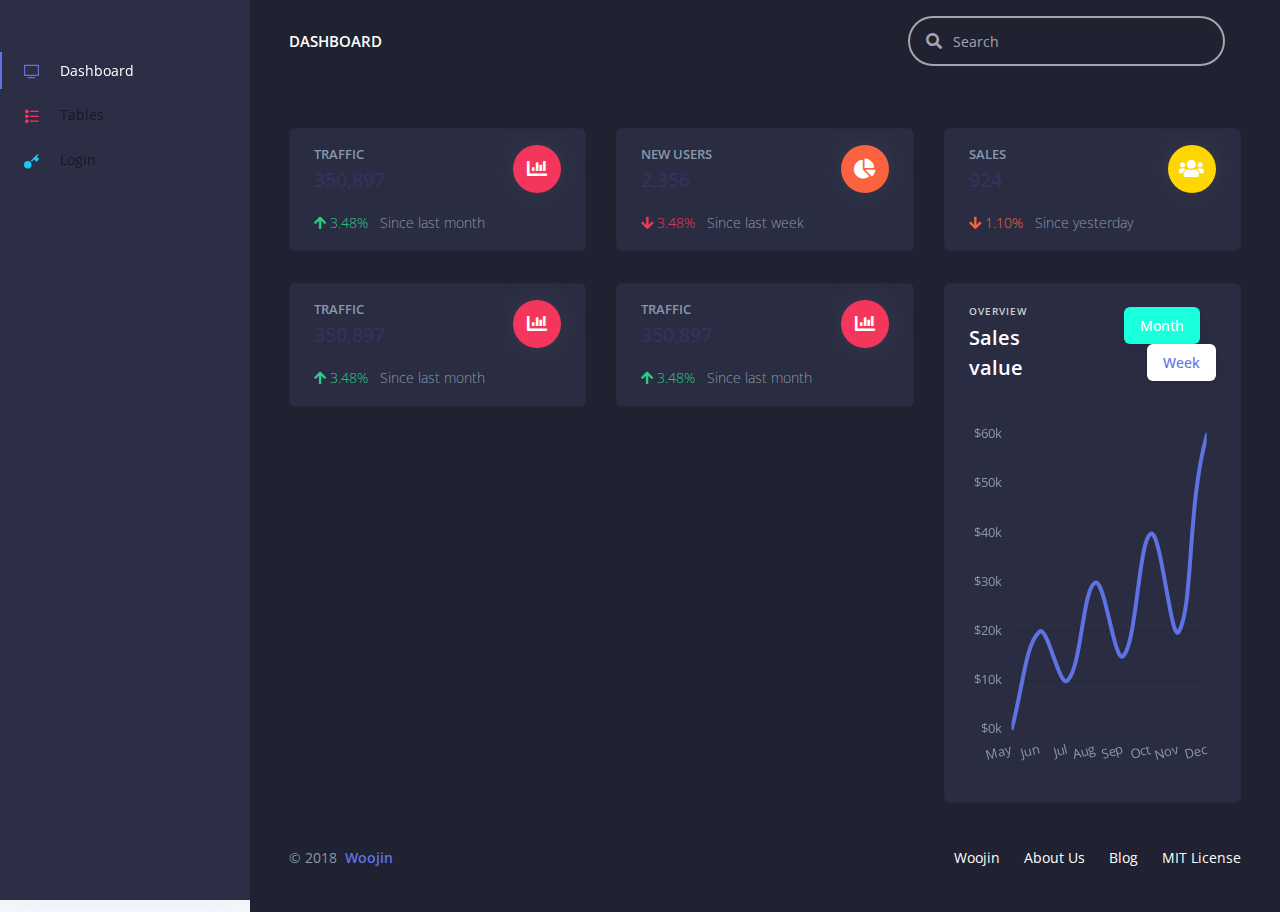
==== index.html @ 9e497ae6 "woojing init" ====
<!-- 

=========================================================
* Argon Dashboard - v1.1.0
=========================================================

* Product Page: https://www.creative-tim.com/product/argon-dashboard
* Copyright 2019 Creative Tim (https://www.creative-tim.com)
* Licensed under MIT (https://github.com/creativetimofficial/argon-dashboard/blob/master/LICENSE.md)

* Coded by Creative Tim

=========================================================

* The above copyright notice and this permission notice shall be included in all copies or substantial portions of the Software. -->
<!DOCTYPE html>
<html lang="en">

<head>
  <meta charset="utf-8" />
  <meta name="viewport" content="width=device-width, initial-scale=1, shrink-to-fit=no">
  <title>
    Argon Dashboard - Free Dashboard for Bootstrap 4 by Creative Tim
  </title>
  <!-- Favicon -->
  <!-- <link href="./assets/img/brand/favicon.png" rel="icon" type="image/png"> -->
  <!-- Fonts -->
  <link href="https://fonts.googleapis.com/css?family=Open+Sans:300,400,600,700" rel="stylesheet">
  <!-- Icons -->
  <link href="./assets/js/plugins/nucleo/css/nucleo.css" rel="stylesheet" />
  <link href="./assets/js/plugins/@fortawesome/fontawesome-free/css/all.min.css" rel="stylesheet" />
  <!-- CSS Files -->
  <link href="./assets/css/argon-dashboard.css?v=1.1.0" rel="stylesheet" />
</head>

<body class="">
  <nav class="navbar navbar-vertical fixed-left navbar-expand-md navbar-light bg-greyer" id="sidenav-main">
    <div class="container-fluid">
      <!-- Toggler -->
      <button class="navbar-toggler" type="button" data-toggle="collapse" data-target="#sidenav-collapse-main" aria-controls="sidenav-main" aria-expanded="false" aria-label="Toggle navigation">
        <span class="navbar-toggler-icon"></span>
      </button>
      <!-- Brand -->
      <!-- <a class="navbar-brand pt-0" href="./index.html">
        <img src="./assets/img/brand/blue.png" class="navbar-brand-img" alt="...">
      </a> -->
      <!-- User -->
     
      <!-- Collapse -->
      <div class="collapse navbar-collapse" id="sidenav-collapse-main">
        <!-- Collapse header -->
        <div class="navbar-collapse-header d-md-none">
          <div class="row">
            <div class="col-6 collapse-brand">
              <!-- <a href="./index.html">
                <img src="./assets/img/brand/blue.png">
              </a> -->
            </div>
            <div class="col-6 collapse-close">
              <button type="button" class="navbar-toggler" data-toggle="collapse" data-target="#sidenav-collapse-main" aria-controls="sidenav-main" aria-expanded="false" aria-label="Toggle sidenav">
                <span></span>
                <span></span>
              </button>
            </div>
          </div>
        </div>
        <!-- Form -->
        <form class="mt-4 mb-3 d-md-none">
          <div class="input-group input-group-rounded input-group-merge">
            <input type="search" class="form-control form-control-rounded form-control-prepended" placeholder="Search" aria-label="Search">
            <div class="input-group-prepend">
              <div class="input-group-text">
                <span class="fa fa-search"></span>
              </div>
            </div>
          </div>
        </form>
        <!-- Navigation -->
        <ul class="navbar-nav">
          <li class="nav-item  class=" active" ">
          <a class=" nav-link active " href=" ./index.html"> <i class="ni ni-tv-2 text-primary"></i> Dashboard
            </a>
          </li> 
          <li class="nav-item">
            <a class="nav-link " >
              <i class="ni ni-bullet-list-67 text-red"></i> Tables
            </a>
          </li>
          <li class="nav-item">
            <a class="nav-link" href="./examples/login.html">
              <i class="ni ni-key-25 text-info"></i> Login
            </a>
          </li>
        </ul>
      </div>
    </div>
  </nav>
  <div class="main-content">
    <!-- Navbar -->
    <nav class="navbar navbar-top navbar-expand-md navbar-dark" id="navbar-main">
      <div class="container-fluid">
        <!-- Brand -->
        <a class="h4 mb-0 text-white text-uppercase d-none d-lg-inline-block" href="./index.html">Dashboard</a>
        <!-- Form -->
        <form class="navbar-search navbar-search-dark form-inline mr-3 d-none d-md-flex ml-lg-auto">
          <div class="form-group mb-0">
            <div class="input-group input-group-alternative">
              <div class="input-group-prepend">
                <span class="input-group-text"><i class="fas fa-search"></i></span>
              </div>
              <input class="form-control" placeholder="Search" type="text">
            </div>
          </div>
        </form>
        <!-- User -->
      </div>
    </nav>
    <!-- End Navbar -->
    <!-- Header -->
    <div class="header bg-gradient-greyer pb-8 pt-5 pt-md-8">
      <div class="container-fluid">
        <div class="header-body">
          <!-- Card stats -->
          <div class="row">
            <div class="col-xl-4">
              <div class="card card-stats mb-4 mb-xl-0">
                <div class="card-body">
                  <div class="row">
                    <div class="col">
                      <h5 class="card-title text-uppercase text-muted mb-0">Traffic</h5>
                      <span class="h2 font-weight-bold mb-0">350,897</span>
                    </div>
                    <div class="col-auto">
                      <div class="icon icon-shape bg-danger text-white rounded-circle shadow">
                        <i class="fas fa-chart-bar"></i>
                      </div>
                    </div>
                  </div>
                  <p class="mt-3 mb-0 text-muted text-sm">
                    <span class="text-success mr-2"><i class="fa fa-arrow-up"></i> 3.48%</span>
                    <span class="text-nowrap">Since last month</span>
                  </p>
                </div>
              </div>
            </div>
            <div class="col-xl-4">
              <div class="card card-stats mb-4 mb-xl-0">
                <div class="card-body">
                  <div class="row">
                    <div class="col">
                      <h5 class="card-title text-uppercase text-muted mb-0">New users</h5>
                      <span class="h2 font-weight-bold mb-0">2,356</span>
                    </div>
                    <div class="col-auto">
                      <div class="icon icon-shape bg-warning text-white rounded-circle shadow">
                        <i class="fas fa-chart-pie"></i>
                      </div>
                    </div>
                  </div>
                  <p class="mt-3 mb-0 text-muted text-sm">
                    <span class="text-danger mr-2"><i class="fas fa-arrow-down"></i> 3.48%</span>
                    <span class="text-nowrap">Since last week</span>
                  </p>
                </div>
              </div>
            </div>
            <div class="col-xl-4">
              <div class="card card-stats mb-4 mb-xl-0">
                <div class="card-body">
                  <div class="row">
                    <div class="col">
                      <h5 class="card-title text-uppercase text-muted mb-0">Sales</h5>
                      <span class="h2 font-weight-bold mb-0">924</span>
                    </div>
                    <div class="col-auto">
                      <div class="icon icon-shape bg-yellow text-white rounded-circle shadow">
                        <i class="fas fa-users"></i>
                      </div>
                    </div>
                  </div>
                  <p class="mt-3 mb-0 text-muted text-sm">
                    <span class="text-warning mr-2"><i class="fas fa-arrow-down"></i> 1.10%</span>
                    <span class="text-nowrap">Since yesterday</span>
                  </p>
                </div>
              </div>
            </div>
          </div>
        </div>
      </div>
    </div>
    <div class="container-fluid mt--7 bg-gradient-greyer">
      <div class="row">
        <div class="col-xl-4">
          <div class="card card-stats mb-4 mb-xl-0">
            <div class="card-body">
              <div class="row">
                <div class="col">
                  <h5 class="card-title text-uppercase text-muted mb-0">Traffic</h5>
                  <span class="h2 font-weight-bold mb-0">350,897</span>
                </div>
                <div class="col-auto">
                  <div class="icon icon-shape bg-danger text-white rounded-circle shadow">
                    <i class="fas fa-chart-bar"></i>
                  </div>
                </div>
              </div>
              <p class="mt-3 mb-0 text-muted text-sm">
                <span class="text-success mr-2"><i class="fa fa-arrow-up"></i> 3.48%</span>
                <span class="text-nowrap">Since last month</span>
              </p>
            </div>
          </div>
        </div>
        <div class="col-xl-4">
          <div class="card card-stats mb-4 mb-xl-0">
            <div class="card-body">
              <div class="row">
                <div class="col">
                  <h5 class="card-title text-uppercase text-muted mb-0">Traffic</h5>
                  <span class="h2 font-weight-bold mb-0">350,897</span>
                </div>
                <div class="col-auto">
                  <div class="icon icon-shape bg-danger text-white rounded-circle shadow">
                    <i class="fas fa-chart-bar"></i>
                  </div>
                </div>
              </div>
              <p class="mt-3 mb-0 text-muted text-sm">
                <span class="text-success mr-2"><i class="fa fa-arrow-up"></i> 3.48%</span>
                <span class="text-nowrap">Since last month</span>
              </p>
            </div>
          </div>
        </div>
        <div class="col-xl-4"> <!--col-xl-3 col-lg-6-->
          <div class="card ">
            <div class="card-header bg-transparent">
              <div class="row align-items-center">
                <div class="col">
                  <h6 class="text-uppercase text-light ls-1 mb-1">Overview</h6>
                  <h2 class="text-white mb-0">Sales value</h2>
                </div>
                <div class="col">
                  <ul class="nav nav-pills justify-content-end">
                    <li class="nav-item mr-2 mr-md-0" data-toggle="chart" data-target="#chart-sales" data-update='{"data":{"datasets":[{"data":[0, 20, 10, 30, 15, 40, 20, 60, 60]}]}}' data-prefix="$" data-suffix="k">
                      <a href="#" class="nav-link py-2 px-3 active" data-toggle="tab">
                        <span class="d-none d-md-block">Month</span>
                        <span class="d-md-none">M</span>
                      </a>
                    </li>
                    <li class="nav-item" data-toggle="chart" data-target="#chart-sales" data-update='{"data":{"datasets":[{"data":[0, 20, 5, 25, 10, 30, 15, 40, 40]}]}}' data-prefix="$" data-suffix="k">
                      <a href="#" class="nav-link py-2 px-3" data-toggle="tab">
                        <span class="d-none d-md-block">Week</span>
                        <span class="d-md-none">W</span>
                      </a>
                    </li>
                  </ul>
                </div>
              </div>
            </div>
            <div class="card-body">
              <!-- Chart -->
              <div class="chart">
                <!-- Chart wrapper -->
                <canvas id="chart-sales" class="chart-canvas"></canvas>
              </div>
            </div>
          </div>
        </div>
      </div> <!--row  ends-->
   
      <!-- Footer -->
      <footer class="footer bg-gradient-greyer">
        <div class="row align-items-center justify-content-xl-between">
          <div class="col-xl-6">
            <div class="copyright text-center text-xl-left text-muted">
              &copy; 2018 <a href="#" class="font-weight-bold ml-1" target="_blank">Woojin</a>
            </div>
          </div>
          <div class="col-xl-6">
            <ul class="nav nav-footer justify-content-center justify-content-xl-end">
              <li class="nav-item">
                <a href="#" class="nav-link" target="_blank">Woojin</a>
              </li>
              <li class="nav-item">
                <a href="#" class="nav-link" target="_blank">About Us</a>
              </li>
              <li class="nav-item">
                <a href="#" class="nav-link" target="_blank">Blog</a>
              </li>
              <li class="nav-item">
                <a href="#" class="nav-link" target="_blank">MIT License</a>
              </li>
            </ul>
          </div>
        </div>
      </footer>
    </div>
  </div>
  <!--   Core   -->
  <script src="./assets/js/plugins/jquery/dist/jquery.min.js"></script>
  <script src="./assets/js/plugins/bootstrap/dist/js/bootstrap.bundle.min.js"></script>
  <!--   Optional JS   -->
  <script src="./assets/js/plugins/chart.js/dist/Chart.min.js"></script>
  <script src="./assets/js/plugins/chart.js/dist/Chart.extension.js"></script>
  <!--   Argon JS   -->
  <script src="./assets/js/argon-dashboard.min.js?v=1.1.0"></script>
  <script src="https://cdn.trackjs.com/agent/v3/latest/t.js"></script>
  <script>
    window.TrackJS &&
      TrackJS.install({
        token: "ee6fab19c5a04ac1a32a645abde4613a",
        application: "argon-dashboard-free"
      });
  </script>
</body>

</html>
---- assets/js/plugins/nucleo/css/nucleo.css ----
/*--------------------------------

hermes-dashboard-icons Web Font - built using nucleoapp.com
License - nucleoapp.com/license/

-------------------------------- */
@font-face {
  font-family: 'NucleoIcons';
  src: url('../fonts/nucleo-icons.eot');
  src: url('../fonts/nucleo-icons.eot') format('embedded-opentype'), url('../fonts/nucleo-icons.woff2') format('woff2'), url('../fonts/nucleo-icons.woff') format('woff'), url('../fonts/nucleo-icons.ttf') format('truetype'), url('../fonts/nucleo-icons.svg') format('svg');
  font-weight: normal;
  font-style: normal;
}

/*------------------------
    base class definition
-------------------------*/
.ni {
  display: inline-block;
  font: normal normal normal 14px/1 NucleoIcons;
  font-size: inherit;
  text-rendering: auto;
  -webkit-font-smoothing: antialiased;
  -moz-osx-font-smoothing: grayscale;
}

/*------------------------
  change icon size
-------------------------*/
.ni-lg {
  font-size: 1.33333333em;
  line-height: 0.75em;
  vertical-align: -15%;
}

.ni-2x {
  font-size: 2em;
}

.ni-3x {
  font-size: 3em;
}

.ni-4x {
  font-size: 4em;
}

.ni-5x {
  font-size: 5em;
}

/*----------------------------------
  add a square/circle background
-----------------------------------*/
.ni.square,
.ni.circle {
  padding: 0.33333333em;
  vertical-align: -16%;
  background-color: #eee;
}

.ni.circle {
  border-radius: 50%;
}

/*------------------------
  list icons
-------------------------*/
.ni-ul {
  padding-left: 0;
  margin-left: 2.14285714em;
  list-style-type: none;
}

.ni-ul>li {
  position: relative;
}

.ni-ul>li>.ni {
  position: absolute;
  left: -1.57142857em;
  top: 0.14285714em;
  text-align: center;
}

.ni-ul>li>.ni.lg {
  top: 0;
  left: -1.35714286em;
}

.ni-ul>li>.ni.circle,
.ni-ul>li>.ni.square {
  top: -0.19047619em;
  left: -1.9047619em;
}

/*------------------------
  spinning icons
-------------------------*/
.ni.spin {
  -webkit-animation: nc-spin 2s infinite linear;
  -moz-animation: nc-spin 2s infinite linear;
  animation: nc-spin 2s infinite linear;
}

@-webkit-keyframes nc-spin {
  0% {
    -webkit-transform: rotate(0deg);
  }

  100% {
    -webkit-transform: rotate(360deg);
  }
}

@-moz-keyframes nc-spin {
  0% {
    -moz-transform: rotate(0deg);
  }

  100% {
    -moz-transform: rotate(360deg);
  }
}

@keyframes nc-spin {
  0% {
    -webkit-transform: rotate(0deg);
    -moz-transform: rotate(0deg);
    -ms-transform: rotate(0deg);
    -o-transform: rotate(0deg);
    transform: rotate(0deg);
  }

  100% {
    -webkit-transform: rotate(360deg);
    -moz-transform: rotate(360deg);
    -ms-transform: rotate(360deg);
    -o-transform: rotate(360deg);
    transform: rotate(360deg);
  }
}

/*------------------------
  rotated/flipped icons
-------------------------*/
.ni.rotate-90 {
  filter: progid:DXImageTransform.Microsoft.BasicImage(rotation=1);
  -webkit-transform: rotate(90deg);
  -moz-transform: rotate(90deg);
  -ms-transform: rotate(90deg);
  -o-transform: rotate(90deg);
  transform: rotate(90deg);
}

.ni.rotate-180 {
  filter: progid:DXImageTransform.Microsoft.BasicImage(rotation=2);
  -webkit-transform: rotate(180deg);
  -moz-transform: rotate(180deg);
  -ms-transform: rotate(180deg);
  -o-transform: rotate(180deg);
  transform: rotate(180deg);
}

.ni.rotate-270 {
  filter: progid:DXImageTransform.Microsoft.BasicImage(rotation=3);
  -webkit-transform: rotate(270deg);
  -moz-transform: rotate(270deg);
  -ms-transform: rotate(270deg);
  -o-transform: rotate(270deg);
  transform: rotate(270deg);
}

.ni.flip-y {
  filter: progid:DXImageTransform.Microsoft.BasicImage(rotation=0);
  -webkit-transform: scale(-1, 1);
  -moz-transform: scale(-1, 1);
  -ms-transform: scale(-1, 1);
  -o-transform: scale(-1, 1);
  transform: scale(-1, 1);
}

.ni.flip-x {
  filter: progid:DXImageTransform.Microsoft.BasicImage(rotation=2);
  -webkit-transform: scale(1, -1);
  -moz-transform: scale(1, -1);
  -ms-transform: scale(1, -1);
  -o-transform: scale(1, -1);
  transform: scale(1, -1);
}

/*------------------------
    font icons
-------------------------*/

.ni-active-40::before {
  content: "\ea02";
}

.ni-air-baloon::before {
  content: "\ea03";
}

.ni-album-2::before {
  content: "\ea04";
}

.ni-align-center::before {
  content: "\ea05";
}

.ni-align-left-2::before {
  content: "\ea06";
}

.ni-ambulance::before {
  content: "\ea07";
}

.ni-app::before {
  content: "\ea08";
}

.ni-archive-2::before {
  content: "\ea09";
}

.ni-atom::before {
  content: "\ea0a";
}

.ni-badge::before {
  content: "\ea0b";
}

.ni-bag-17::before {
  content: "\ea0c";
}

.ni-basket::before {
  content: "\ea0d";
}

.ni-bell-55::before {
  content: "\ea0e";
}

.ni-bold-down::before {
  content: "\ea0f";
}

.ni-bold-left::before {
  content: "\ea10";
}

.ni-bold-right::before {
  content: "\ea11";
}

.ni-bold-up::before {
  content: "\ea12";
}

.ni-bold::before {
  content: "\ea13";
}

.ni-book-bookmark::before {
  content: "\ea14";
}

.ni-books::before {
  content: "\ea15";
}

.ni-box-2::before {
  content: "\ea16";
}

.ni-briefcase-24::before {
  content: "\ea17";
}

.ni-building::before {
  content: "\ea18";
}

.ni-bulb-61::before {
  content: "\ea19";
}

.ni-bullet-list-67::before {
  content: "\ea1a";
}

.ni-bus-front-12::before {
  content: "\ea1b";
}

.ni-button-pause::before {
  content: "\ea1c";
}

.ni-button-play::before {
  content: "\ea1d";
}

.ni-button-power::before {
  content: "\ea1e";
}

.ni-calendar-grid-58::before {
  content: "\ea1f";
}

.ni-camera-compact::before {
  content: "\ea20";
}

.ni-caps-small::before {
  content: "\ea21";
}

.ni-cart::before {
  content: "\ea22";
}

.ni-chart-bar-32::before {
  content: "\ea23";
}

.ni-chart-pie-35::before {
  content: "\ea24";
}

.ni-chat-round::before {
  content: "\ea25";
}

.ni-check-bold::before {
  content: "\ea26";
}

.ni-circle-08::before {
  content: "\ea27";
}

.ni-cloud-download-95::before {
  content: "\ea28";
}

.ni-cloud-upload-96::before {
  content: "\ea29";
}

.ni-compass-04::before {
  content: "\ea2a";
}

.ni-controller::before {
  content: "\ea2b";
}

.ni-credit-card::before {
  content: "\ea2c";
}

.ni-curved-next::before {
  content: "\ea2d";
}

.ni-delivery-fast::before {
  content: "\ea2e";
}

.ni-diamond::before {
  content: "\ea2f";
}

.ni-email-83::before {
  content: "\ea30";
}

.ni-fat-add::before {
  content: "\ea31";
}

.ni-fat-delete::before {
  content: "\ea32";
}

.ni-fat-remove::before {
  content: "\ea33";
}

.ni-favourite-28::before {
  content: "\ea34";
}

.ni-folder-17::before {
  content: "\ea35";
}

.ni-glasses-2::before {
  content: "\ea36";
}

.ni-hat-3::before {
  content: "\ea37";
}

.ni-headphones::before {
  content: "\ea38";
}

.ni-html5::before {
  content: "\ea39";
}

.ni-istanbul::before {
  content: "\ea3a";
}

.ni-key-25::before {
  content: "\ea3b";
}

.ni-laptop::before {
  content: "\ea3c";
}

.ni-like-2::before {
  content: "\ea3d";
}

.ni-lock-circle-open::before {
  content: "\ea3e";
}

.ni-map-big::before {
  content: "\ea3f";
}

.ni-mobile-button::before {
  content: "\ea40";
}

.ni-money-coins::before {
  content: "\ea41";
}

.ni-note-03::before {
  content: "\ea42";
}

.ni-notification-70::before {
  content: "\ea43";
}

.ni-palette::before {
  content: "\ea44";
}

.ni-paper-diploma::before {
  content: "\ea45";
}

.ni-pin-3::before {
  content: "\ea46";
}

.ni-planet::before {
  content: "\ea47";
}

.ni-ruler-pencil::before {
  content: "\ea48";
}

.ni-satisfied::before {
  content: "\ea49";
}

.ni-scissors::before {
  content: "\ea4a";
}

.ni-send::before {
  content: "\ea4b";
}

.ni-settings-gear-65::before {
  content: "\ea4c";
}

.ni-settings::before {
  content: "\ea4d";
}

.ni-single-02::before {
  content: "\ea4e";
}

.ni-single-copy-04::before {
  content: "\ea4f";
}

.ni-sound-wave::before {
  content: "\ea50";
}

.ni-spaceship::before {
  content: "\ea51";
}

.ni-square-pin::before {
  content: "\ea52";
}

.ni-support-16::before {
  content: "\ea53";
}

.ni-tablet-button::before {
  content: "\ea54";
}

.ni-tag::before {
  content: "\ea55";
}

.ni-tie-bow::before {
  content: "\ea56";
}

.ni-time-alarm::before {
  content: "\ea57";
}

.ni-trophy::before {
  content: "\ea58";
}

.ni-tv-2::before {
  content: "\ea59";
}

.ni-umbrella-13::before {
  content: "\ea5a";
}

.ni-user-run::before {
  content: "\ea5b";
}

.ni-vector::before {
  content: "\ea5c";
}

.ni-watch-time::before {
  content: "\ea5d";
}

.ni-world::before {
  content: "\ea5e";
}

.ni-zoom-split-in::before {
  content: "\ea5f";
}

.ni-collection::before {
  content: "\ea60";
}

.ni-image::before {
  content: "\ea61";
}

.ni-shop::before {
  content: "\ea62";
}

.ni-ungroup::before {
  content: "\ea63";
}

.ni-world-2::before {
  content: "\ea64";
}

.ni-ui-04::before {
  content: "\ea65";
}


/* all icon font classes list here */
---- assets/js/plugins/@fortawesome/fontawesome-free/css/all.min.css ----
/*!
 * Font Awesome Free 5.3.1 by @fontawesome - https://fontawesome.com
 * License - https://fontawesome.com/license/free (Icons: CC BY 4.0, Fonts: SIL OFL 1.1, Code: MIT License)
 */
.fa,.fab,.fal,.far,.fas{-moz-osx-font-smoothing:grayscale;-webkit-font-smoothing:antialiased;display:inline-block;font-style:normal;font-variant:normal;text-rendering:auto;line-height:1}.fa-lg{font-size:1.33333em;line-height:.75em;vertical-align:-.0667em}.fa-xs{font-size:.75em}.fa-sm{font-size:.875em}.fa-1x{font-size:1em}.fa-2x{font-size:2em}.fa-3x{font-size:3em}.fa-4x{font-size:4em}.fa-5x{font-size:5em}.fa-6x{font-size:6em}.fa-7x{font-size:7em}.fa-8x{font-size:8em}.fa-9x{font-size:9em}.fa-10x{font-size:10em}.fa-fw{text-align:center;width:1.25em}.fa-ul{list-style-type:none;margin-left:2.5em;padding-left:0}.fa-ul>li{position:relative}.fa-li{left:-2em;position:absolute;text-align:center;width:2em;line-height:inherit}.fa-border{border:.08em solid #eee;border-radius:.1em;padding:.2em .25em .15em}.fa-pull-left{float:left}.fa-pull-right{float:right}.fa.fa-pull-left,.fab.fa-pull-left,.fal.fa-pull-left,.far.fa-pull-left,.fas.fa-pull-left{margin-right:.3em}.fa.fa-pull-right,.fab.fa-pull-right,.fal.fa-pull-right,.far.fa-pull-right,.fas.fa-pull-right{margin-left:.3em}.fa-spin{animation:fa-spin 2s infinite linear}.fa-pulse{animation:fa-spin 1s infinite steps(8)}@keyframes fa-spin{0%{transform:rotate(0deg)}to{transform:rotate(1turn)}}.fa-rotate-90{-ms-filter:"progid:DXImageTransform.Microsoft.BasicImage(rotation=1)";transform:rotate(90deg)}.fa-rotate-180{-ms-filter:"progid:DXImageTransform.Microsoft.BasicImage(rotation=2)";transform:rotate(180deg)}.fa-rotate-270{-ms-filter:"progid:DXImageTransform.Microsoft.BasicImage(rotation=3)";transform:rotate(270deg)}.fa-flip-horizontal{-ms-filter:"progid:DXImageTransform.Microsoft.BasicImage(rotation=0, mirror=1)";transform:scaleX(-1)}.fa-flip-vertical{transform:scaleY(-1)}.fa-flip-horizontal.fa-flip-vertical,.fa-flip-vertical{-ms-filter:"progid:DXImageTransform.Microsoft.BasicImage(rotation=2, mirror=1)"}.fa-flip-horizontal.fa-flip-vertical{transform:scale(-1)}:root .fa-flip-horizontal,:root .fa-flip-vertical,:root .fa-rotate-90,:root .fa-rotate-180,:root .fa-rotate-270{-webkit-filter:none;filter:none}.fa-stack{display:inline-block;height:2em;line-height:2em;position:relative;vertical-align:middle;width:2em}.fa-stack-1x,.fa-stack-2x{left:0;position:absolute;text-align:center;width:100%}.fa-stack-1x{line-height:inherit}.fa-stack-2x{font-size:2em}.fa-inverse{color:#fff}.fa-500px:before{content:"\f26e"}.fa-accessible-icon:before{content:"\f368"}.fa-accusoft:before{content:"\f369"}.fa-ad:before{content:"\f641"}.fa-address-book:before{content:"\f2b9"}.fa-address-card:before{content:"\f2bb"}.fa-adjust:before{content:"\f042"}.fa-adn:before{content:"\f170"}.fa-adversal:before{content:"\f36a"}.fa-affiliatetheme:before{content:"\f36b"}.fa-air-freshener:before{content:"\f5d0"}.fa-algolia:before{content:"\f36c"}.fa-align-center:before{content:"\f037"}.fa-align-justify:before{content:"\f039"}.fa-align-left:before{content:"\f036"}.fa-align-right:before{content:"\f038"}.fa-alipay:before{content:"\f642"}.fa-allergies:before{content:"\f461"}.fa-amazon:before{content:"\f270"}.fa-amazon-pay:before{content:"\f42c"}.fa-ambulance:before{content:"\f0f9"}.fa-american-sign-language-interpreting:before{content:"\f2a3"}.fa-amilia:before{content:"\f36d"}.fa-anchor:before{content:"\f13d"}.fa-android:before{content:"\f17b"}.fa-angellist:before{content:"\f209"}.fa-angle-double-down:before{content:"\f103"}.fa-angle-double-left:before{content:"\f100"}.fa-angle-double-right:before{content:"\f101"}.fa-angle-double-up:before{content:"\f102"}.fa-angle-down:before{content:"\f107"}.fa-angle-left:before{content:"\f104"}.fa-angle-right:before{content:"\f105"}.fa-angle-up:before{content:"\f106"}.fa-angry:before{content:"\f556"}.fa-angrycreative:before{content:"\f36e"}.fa-angular:before{content:"\f420"}.fa-ankh:before{content:"\f644"}.fa-app-store:before{content:"\f36f"}.fa-app-store-ios:before{content:"\f370"}.fa-apper:before{content:"\f371"}.fa-apple:before{content:"\f179"}.fa-apple-alt:before{content:"\f5d1"}.fa-apple-pay:before{content:"\f415"}.fa-archive:before{content:"\f187"}.fa-archway:before{content:"\f557"}.fa-arrow-alt-circle-down:before{content:"\f358"}.fa-arrow-alt-circle-left:before{content:"\f359"}.fa-arrow-alt-circle-right:before{content:"\f35a"}.fa-arrow-alt-circle-up:before{content:"\f35b"}.fa-arrow-circle-down:before{content:"\f0ab"}.fa-arrow-circle-left:before{content:"\f0a8"}.fa-arrow-circle-right:before{content:"\f0a9"}.fa-arrow-circle-up:before{content:"\f0aa"}.fa-arrow-down:before{content:"\f063"}.fa-arrow-left:before{content:"\f060"}.fa-arrow-right:before{content:"\f061"}.fa-arrow-up:before{content:"\f062"}.fa-arrows-alt:before{content:"\f0b2"}.fa-arrows-alt-h:before{content:"\f337"}.fa-arrows-alt-v:before{content:"\f338"}.fa-assistive-listening-systems:before{content:"\f2a2"}.fa-asterisk:before{content:"\f069"}.fa-asymmetrik:before{content:"\f372"}.fa-at:before{content:"\f1fa"}.fa-atlas:before{content:"\f558"}.fa-atom:before{content:"\f5d2"}.fa-audible:before{content:"\f373"}.fa-audio-description:before{content:"\f29e"}.fa-autoprefixer:before{content:"\f41c"}.fa-avianex:before{content:"\f374"}.fa-aviato:before{content:"\f421"}.fa-award:before{content:"\f559"}.fa-aws:before{content:"\f375"}.fa-backspace:before{content:"\f55a"}.fa-backward:before{content:"\f04a"}.fa-balance-scale:before{content:"\f24e"}.fa-ban:before{content:"\f05e"}.fa-band-aid:before{content:"\f462"}.fa-bandcamp:before{content:"\f2d5"}.fa-barcode:before{content:"\f02a"}.fa-bars:before{content:"\f0c9"}.fa-baseball-ball:before{content:"\f433"}.fa-basketball-ball:before{content:"\f434"}.fa-bath:before{content:"\f2cd"}.fa-battery-empty:before{content:"\f244"}.fa-battery-full:before{content:"\f240"}.fa-battery-half:before{content:"\f242"}.fa-battery-quarter:before{content:"\f243"}.fa-battery-three-quarters:before{content:"\f241"}.fa-bed:before{content:"\f236"}.fa-beer:before{content:"\f0fc"}.fa-behance:before{content:"\f1b4"}.fa-behance-square:before{content:"\f1b5"}.fa-bell:before{content:"\f0f3"}.fa-bell-slash:before{content:"\f1f6"}.fa-bezier-curve:before{content:"\f55b"}.fa-bible:before{content:"\f647"}.fa-bicycle:before{content:"\f206"}.fa-bimobject:before{content:"\f378"}.fa-binoculars:before{content:"\f1e5"}.fa-birthday-cake:before{content:"\f1fd"}.fa-bitbucket:before{content:"\f171"}.fa-bitcoin:before{content:"\f379"}.fa-bity:before{content:"\f37a"}.fa-black-tie:before{content:"\f27e"}.fa-blackberry:before{content:"\f37b"}.fa-blender:before{content:"\f517"}.fa-blind:before{content:"\f29d"}.fa-blogger:before{content:"\f37c"}.fa-blogger-b:before{content:"\f37d"}.fa-bluetooth:before{content:"\f293"}.fa-bluetooth-b:before{content:"\f294"}.fa-bold:before{content:"\f032"}.fa-bolt:before{content:"\f0e7"}.fa-bomb:before{content:"\f1e2"}.fa-bone:before{content:"\f5d7"}.fa-bong:before{content:"\f55c"}.fa-book:before{content:"\f02d"}.fa-book-open:before{content:"\f518"}.fa-book-reader:before{content:"\f5da"}.fa-bookmark:before{content:"\f02e"}.fa-bowling-ball:before{content:"\f436"}.fa-box:before{content:"\f466"}.fa-box-open:before{content:"\f49e"}.fa-boxes:before{content:"\f468"}.fa-braille:before{content:"\f2a1"}.fa-brain:before{content:"\f5dc"}.fa-briefcase:before{content:"\f0b1"}.fa-briefcase-medical:before{content:"\f469"}.fa-broadcast-tower:before{content:"\f519"}.fa-broom:before{content:"\f51a"}.fa-brush:before{content:"\f55d"}.fa-btc:before{content:"\f15a"}.fa-bug:before{content:"\f188"}.fa-building:before{content:"\f1ad"}.fa-bullhorn:before{content:"\f0a1"}.fa-bullseye:before{content:"\f140"}.fa-burn:before{content:"\f46a"}.fa-buromobelexperte:before{content:"\f37f"}.fa-bus:before{content:"\f207"}.fa-bus-alt:before{content:"\f55e"}.fa-business-time:before{content:"\f64a"}.fa-buysellads:before{content:"\f20d"}.fa-calculator:before{content:"\f1ec"}.fa-calendar:before{content:"\f133"}.fa-calendar-alt:before{content:"\f073"}.fa-calendar-check:before{content:"\f274"}.fa-calendar-minus:before{content:"\f272"}.fa-calendar-plus:before{content:"\f271"}.fa-calendar-times:before{content:"\f273"}.fa-camera:before{content:"\f030"}.fa-camera-retro:before{content:"\f083"}.fa-cannabis:before{content:"\f55f"}.fa-capsules:before{content:"\f46b"}.fa-car:before{content:"\f1b9"}.fa-car-alt:before{content:"\f5de"}.fa-car-battery:before{content:"\f5df"}.fa-car-crash:before{content:"\f5e1"}.fa-car-side:before{content:"\f5e4"}.fa-caret-down:before{content:"\f0d7"}.fa-caret-left:before{content:"\f0d9"}.fa-caret-right:before{content:"\f0da"}.fa-caret-square-down:before{content:"\f150"}.fa-caret-square-left:before{content:"\f191"}.fa-caret-square-right:before{content:"\f152"}.fa-caret-square-up:before{content:"\f151"}.fa-caret-up:before{content:"\f0d8"}.fa-cart-arrow-down:before{content:"\f218"}.fa-cart-plus:before{content:"\f217"}.fa-cc-amazon-pay:before{content:"\f42d"}.fa-cc-amex:before{content:"\f1f3"}.fa-cc-apple-pay:before{content:"\f416"}.fa-cc-diners-club:before{content:"\f24c"}.fa-cc-discover:before{content:"\f1f2"}.fa-cc-jcb:before{content:"\f24b"}.fa-cc-mastercard:before{content:"\f1f1"}.fa-cc-paypal:before{content:"\f1f4"}.fa-cc-stripe:before{content:"\f1f5"}.fa-cc-visa:before{content:"\f1f0"}.fa-centercode:before{content:"\f380"}.fa-certificate:before{content:"\f0a3"}.fa-chalkboard:before{content:"\f51b"}.fa-chalkboard-teacher:before{content:"\f51c"}.fa-charging-station:before{content:"\f5e7"}.fa-chart-area:before{content:"\f1fe"}.fa-chart-bar:before{content:"\f080"}.fa-chart-line:before{content:"\f201"}.fa-chart-pie:before{content:"\f200"}.fa-check:before{content:"\f00c"}.fa-check-circle:before{content:"\f058"}.fa-check-double:before{content:"\f560"}.fa-check-square:before{content:"\f14a"}.fa-chess:before{content:"\f439"}.fa-chess-bishop:before{content:"\f43a"}.fa-chess-board:before{content:"\f43c"}.fa-chess-king:before{content:"\f43f"}.fa-chess-knight:before{content:"\f441"}.fa-chess-pawn:before{content:"\f443"}.fa-chess-queen:before{content:"\f445"}.fa-chess-rook:before{content:"\f447"}.fa-chevron-circle-down:before{content:"\f13a"}.fa-chevron-circle-left:before{content:"\f137"}.fa-chevron-circle-right:before{content:"\f138"}.fa-chevron-circle-up:before{content:"\f139"}.fa-chevron-down:before{content:"\f078"}.fa-chevron-left:before{content:"\f053"}.fa-chevron-right:before{content:"\f054"}.fa-chevron-up:before{content:"\f077"}.fa-child:before{content:"\f1ae"}.fa-chrome:before{content:"\f268"}.fa-church:before{content:"\f51d"}.fa-circle:before{content:"\f111"}.fa-circle-notch:before{content:"\f1ce"}.fa-city:before{content:"\f64f"}.fa-clipboard:before{content:"\f328"}.fa-clipboard-check:before{content:"\f46c"}.fa-clipboard-list:before{content:"\f46d"}.fa-clock:before{content:"\f017"}.fa-clone:before{content:"\f24d"}.fa-closed-captioning:before{content:"\f20a"}.fa-cloud:before{content:"\f0c2"}.fa-cloud-download-alt:before{content:"\f381"}.fa-cloud-upload-alt:before{content:"\f382"}.fa-cloudscale:before{content:"\f383"}.fa-cloudsmith:before{content:"\f384"}.fa-cloudversify:before{content:"\f385"}.fa-cocktail:before{content:"\f561"}.fa-code:before{content:"\f121"}.fa-code-branch:before{content:"\f126"}.fa-codepen:before{content:"\f1cb"}.fa-codiepie:before{content:"\f284"}.fa-coffee:before{content:"\f0f4"}.fa-cog:before{content:"\f013"}.fa-cogs:before{content:"\f085"}.fa-coins:before{content:"\f51e"}.fa-columns:before{content:"\f0db"}.fa-comment:before{content:"\f075"}.fa-comment-alt:before{content:"\f27a"}.fa-comment-dollar:before{content:"\f651"}.fa-comment-dots:before{content:"\f4ad"}.fa-comment-slash:before{content:"\f4b3"}.fa-comments:before{content:"\f086"}.fa-comments-dollar:before{content:"\f653"}.fa-compact-disc:before{content:"\f51f"}.fa-compass:before{content:"\f14e"}.fa-compress:before{content:"\f066"}.fa-concierge-bell:before{content:"\f562"}.fa-connectdevelop:before{content:"\f20e"}.fa-contao:before{content:"\f26d"}.fa-cookie:before{content:"\f563"}.fa-cookie-bite:before{content:"\f564"}.fa-copy:before{content:"\f0c5"}.fa-copyright:before{content:"\f1f9"}.fa-couch:before{content:"\f4b8"}.fa-cpanel:before{content:"\f388"}.fa-creative-commons:before{content:"\f25e"}.fa-creative-commons-by:before{content:"\f4e7"}.fa-creative-commons-nc:before{content:"\f4e8"}.fa-creative-commons-nc-eu:before{content:"\f4e9"}.fa-creative-commons-nc-jp:before{content:"\f4ea"}.fa-creative-commons-nd:before{content:"\f4eb"}.fa-creative-commons-pd:before{content:"\f4ec"}.fa-creative-commons-pd-alt:before{content:"\f4ed"}.fa-creative-commons-remix:before{content:"\f4ee"}.fa-creative-commons-sa:before{content:"\f4ef"}.fa-creative-commons-sampling:before{content:"\f4f0"}.fa-creative-commons-sampling-plus:before{content:"\f4f1"}.fa-creative-commons-share:before{content:"\f4f2"}.fa-credit-card:before{content:"\f09d"}.fa-crop:before{content:"\f125"}.fa-crop-alt:before{content:"\f565"}.fa-cross:before{content:"\f654"}.fa-crosshairs:before{content:"\f05b"}.fa-crow:before{content:"\f520"}.fa-crown:before{content:"\f521"}.fa-css3:before{content:"\f13c"}.fa-css3-alt:before{content:"\f38b"}.fa-cube:before{content:"\f1b2"}.fa-cubes:before{content:"\f1b3"}.fa-cut:before{content:"\f0c4"}.fa-cuttlefish:before{content:"\f38c"}.fa-d-and-d:before{content:"\f38d"}.fa-dashcube:before{content:"\f210"}.fa-database:before{content:"\f1c0"}.fa-deaf:before{content:"\f2a4"}.fa-delicious:before{content:"\f1a5"}.fa-deploydog:before{content:"\f38e"}.fa-deskpro:before{content:"\f38f"}.fa-desktop:before{content:"\f108"}.fa-deviantart:before{content:"\f1bd"}.fa-dharmachakra:before{content:"\f655"}.fa-diagnoses:before{content:"\f470"}.fa-dice:before{content:"\f522"}.fa-dice-five:before{content:"\f523"}.fa-dice-four:before{content:"\f524"}.fa-dice-one:before{content:"\f525"}.fa-dice-six:before{content:"\f526"}.fa-dice-three:before{content:"\f527"}.fa-dice-two:before{content:"\f528"}.fa-digg:before{content:"\f1a6"}.fa-digital-ocean:before{content:"\f391"}.fa-digital-tachograph:before{content:"\f566"}.fa-directions:before{content:"\f5eb"}.fa-discord:before{content:"\f392"}.fa-discourse:before{content:"\f393"}.fa-divide:before{content:"\f529"}.fa-dizzy:before{content:"\f567"}.fa-dna:before{content:"\f471"}.fa-dochub:before{content:"\f394"}.fa-docker:before{content:"\f395"}.fa-dollar-sign:before{content:"\f155"}.fa-dolly:before{content:"\f472"}.fa-dolly-flatbed:before{content:"\f474"}.fa-donate:before{content:"\f4b9"}.fa-door-closed:before{content:"\f52a"}.fa-door-open:before{content:"\f52b"}.fa-dot-circle:before{content:"\f192"}.fa-dove:before{content:"\f4ba"}.fa-download:before{content:"\f019"}.fa-draft2digital:before{content:"\f396"}.fa-drafting-compass:before{content:"\f568"}.fa-draw-polygon:before{content:"\f5ee"}.fa-dribbble:before{content:"\f17d"}.fa-dribbble-square:before{content:"\f397"}.fa-dropbox:before{content:"\f16b"}.fa-drum:before{content:"\f569"}.fa-drum-steelpan:before{content:"\f56a"}.fa-drupal:before{content:"\f1a9"}.fa-dumbbell:before{content:"\f44b"}.fa-dyalog:before{content:"\f399"}.fa-earlybirds:before{content:"\f39a"}.fa-ebay:before{content:"\f4f4"}.fa-edge:before{content:"\f282"}.fa-edit:before{content:"\f044"}.fa-eject:before{content:"\f052"}.fa-elementor:before{content:"\f430"}.fa-ellipsis-h:before{content:"\f141"}.fa-ellipsis-v:before{content:"\f142"}.fa-ello:before{content:"\f5f1"}.fa-ember:before{content:"\f423"}.fa-empire:before{content:"\f1d1"}.fa-envelope:before{content:"\f0e0"}.fa-envelope-open:before{content:"\f2b6"}.fa-envelope-open-text:before{content:"\f658"}.fa-envelope-square:before{content:"\f199"}.fa-envira:before{content:"\f299"}.fa-equals:before{content:"\f52c"}.fa-eraser:before{content:"\f12d"}.fa-erlang:before{content:"\f39d"}.fa-ethereum:before{content:"\f42e"}.fa-etsy:before{content:"\f2d7"}.fa-euro-sign:before{content:"\f153"}.fa-exchange-alt:before{content:"\f362"}.fa-exclamation:before{content:"\f12a"}.fa-exclamation-circle:before{content:"\f06a"}.fa-exclamation-triangle:before{content:"\f071"}.fa-expand:before{content:"\f065"}.fa-expand-arrows-alt:before{content:"\f31e"}.fa-expeditedssl:before{content:"\f23e"}.fa-external-link-alt:before{content:"\f35d"}.fa-external-link-square-alt:before{content:"\f360"}.fa-eye:before{content:"\f06e"}.fa-eye-dropper:before{content:"\f1fb"}.fa-eye-slash:before{content:"\f070"}.fa-facebook:before{content:"\f09a"}.fa-facebook-f:before{content:"\f39e"}.fa-facebook-messenger:before{content:"\f39f"}.fa-facebook-square:before{content:"\f082"}.fa-fast-backward:before{content:"\f049"}.fa-fast-forward:before{content:"\f050"}.fa-fax:before{content:"\f1ac"}.fa-feather:before{content:"\f52d"}.fa-feather-alt:before{content:"\f56b"}.fa-female:before{content:"\f182"}.fa-fighter-jet:before{content:"\f0fb"}.fa-file:before{content:"\f15b"}.fa-file-alt:before{content:"\f15c"}.fa-file-archive:before{content:"\f1c6"}.fa-file-audio:before{content:"\f1c7"}.fa-file-code:before{content:"\f1c9"}.fa-file-contract:before{content:"\f56c"}.fa-file-download:before{content:"\f56d"}.fa-file-excel:before{content:"\f1c3"}.fa-file-export:before{content:"\f56e"}.fa-file-image:before{content:"\f1c5"}.fa-file-import:before{content:"\f56f"}.fa-file-invoice:before{content:"\f570"}.fa-file-invoice-dollar:before{content:"\f571"}.fa-file-medical:before{content:"\f477"}.fa-file-medical-alt:before{content:"\f478"}.fa-file-pdf:before{content:"\f1c1"}.fa-file-powerpoint:before{content:"\f1c4"}.fa-file-prescription:before{content:"\f572"}.fa-file-signature:before{content:"\f573"}.fa-file-upload:before{content:"\f574"}.fa-file-video:before{content:"\f1c8"}.fa-file-word:before{content:"\f1c2"}.fa-fill:before{content:"\f575"}.fa-fill-drip:before{content:"\f576"}.fa-film:before{content:"\f008"}.fa-filter:before{content:"\f0b0"}.fa-fingerprint:before{content:"\f577"}.fa-fire:before{content:"\f06d"}.fa-fire-extinguisher:before{content:"\f134"}.fa-firefox:before{content:"\f269"}.fa-first-aid:before{content:"\f479"}.fa-first-order:before{content:"\f2b0"}.fa-first-order-alt:before{content:"\f50a"}.fa-firstdraft:before{content:"\f3a1"}.fa-fish:before{content:"\f578"}.fa-flag:before{content:"\f024"}.fa-flag-checkered:before{content:"\f11e"}.fa-flask:before{content:"\f0c3"}.fa-flickr:before{content:"\f16e"}.fa-flipboard:before{content:"\f44d"}.fa-flushed:before{content:"\f579"}.fa-fly:before{content:"\f417"}.fa-folder:before{content:"\f07b"}.fa-folder-minus:before{content:"\f65d"}.fa-folder-open:before{content:"\f07c"}.fa-folder-plus:before{content:"\f65e"}.fa-font:before{content:"\f031"}.fa-font-awesome:before{content:"\f2b4"}.fa-font-awesome-alt:before{content:"\f35c"}.fa-font-awesome-flag:before{content:"\f425"}.fa-font-awesome-logo-full:before{content:"\f4e6"}.fa-fonticons:before{content:"\f280"}.fa-fonticons-fi:before{content:"\f3a2"}.fa-football-ball:before{content:"\f44e"}.fa-fort-awesome:before{content:"\f286"}.fa-fort-awesome-alt:before{content:"\f3a3"}.fa-forumbee:before{content:"\f211"}.fa-forward:before{content:"\f04e"}.fa-foursquare:before{content:"\f180"}.fa-free-code-camp:before{content:"\f2c5"}.fa-freebsd:before{content:"\f3a4"}.fa-frog:before{content:"\f52e"}.fa-frown:before{content:"\f119"}.fa-frown-open:before{content:"\f57a"}.fa-fulcrum:before{content:"\f50b"}.fa-funnel-dollar:before{content:"\f662"}.fa-futbol:before{content:"\f1e3"}.fa-galactic-republic:before{content:"\f50c"}.fa-galactic-senate:before{content:"\f50d"}.fa-gamepad:before{content:"\f11b"}.fa-gas-pump:before{content:"\f52f"}.fa-gavel:before{content:"\f0e3"}.fa-gem:before{content:"\f3a5"}.fa-genderless:before{content:"\f22d"}.fa-get-pocket:before{content:"\f265"}.fa-gg:before{content:"\f260"}.fa-gg-circle:before{content:"\f261"}.fa-gift:before{content:"\f06b"}.fa-git:before{content:"\f1d3"}.fa-git-square:before{content:"\f1d2"}.fa-github:before{content:"\f09b"}.fa-github-alt:before{content:"\f113"}.fa-github-square:before{content:"\f092"}.fa-gitkraken:before{content:"\f3a6"}.fa-gitlab:before{content:"\f296"}.fa-gitter:before{content:"\f426"}.fa-glass-martini:before{content:"\f000"}.fa-glass-martini-alt:before{content:"\f57b"}.fa-glasses:before{content:"\f530"}.fa-glide:before{content:"\f2a5"}.fa-glide-g:before{content:"\f2a6"}.fa-globe:before{content:"\f0ac"}.fa-globe-africa:before{content:"\f57c"}.fa-globe-americas:before{content:"\f57d"}.fa-globe-asia:before{content:"\f57e"}.fa-gofore:before{content:"\f3a7"}.fa-golf-ball:before{content:"\f450"}.fa-goodreads:before{content:"\f3a8"}.fa-goodreads-g:before{content:"\f3a9"}.fa-google:before{content:"\f1a0"}.fa-google-drive:before{content:"\f3aa"}.fa-google-play:before{content:"\f3ab"}.fa-google-plus:before{content:"\f2b3"}.fa-google-plus-g:before{content:"\f0d5"}.fa-google-plus-square:before{content:"\f0d4"}.fa-google-wallet:before{content:"\f1ee"}.fa-gopuram:before{content:"\f664"}.fa-graduation-cap:before{content:"\f19d"}.fa-gratipay:before{content:"\f184"}.fa-grav:before{content:"\f2d6"}.fa-greater-than:before{content:"\f531"}.fa-greater-than-equal:before{content:"\f532"}.fa-grimace:before{content:"\f57f"}.fa-grin:before{content:"\f580"}.fa-grin-alt:before{content:"\f581"}.fa-grin-beam:before{content:"\f582"}.fa-grin-beam-sweat:before{content:"\f583"}.fa-grin-hearts:before{content:"\f584"}.fa-grin-squint:before{content:"\f585"}.fa-grin-squint-tears:before{content:"\f586"}.fa-grin-stars:before{content:"\f587"}.fa-grin-tears:before{content:"\f588"}.fa-grin-tongue:before{content:"\f589"}.fa-grin-tongue-squint:before{content:"\f58a"}.fa-grin-tongue-wink:before{content:"\f58b"}.fa-grin-wink:before{content:"\f58c"}.fa-grip-horizontal:before{content:"\f58d"}.fa-grip-vertical:before{content:"\f58e"}.fa-gripfire:before{content:"\f3ac"}.fa-grunt:before{content:"\f3ad"}.fa-gulp:before{content:"\f3ae"}.fa-h-square:before{content:"\f0fd"}.fa-hacker-news:before{content:"\f1d4"}.fa-hacker-news-square:before{content:"\f3af"}.fa-hackerrank:before{content:"\f5f7"}.fa-hamsa:before{content:"\f665"}.fa-hand-holding:before{content:"\f4bd"}.fa-hand-holding-heart:before{content:"\f4be"}.fa-hand-holding-usd:before{content:"\f4c0"}.fa-hand-lizard:before{content:"\f258"}.fa-hand-paper:before{content:"\f256"}.fa-hand-peace:before{content:"\f25b"}.fa-hand-point-down:before{content:"\f0a7"}.fa-hand-point-left:before{content:"\f0a5"}.fa-hand-point-right:before{content:"\f0a4"}.fa-hand-point-up:before{content:"\f0a6"}.fa-hand-pointer:before{content:"\f25a"}.fa-hand-rock:before{content:"\f255"}.fa-hand-scissors:before{content:"\f257"}.fa-hand-spock:before{content:"\f259"}.fa-hands:before{content:"\f4c2"}.fa-hands-helping:before{content:"\f4c4"}.fa-handshake:before{content:"\f2b5"}.fa-hashtag:before{content:"\f292"}.fa-haykal:before{content:"\f666"}.fa-hdd:before{content:"\f0a0"}.fa-heading:before{content:"\f1dc"}.fa-headphones:before{content:"\f025"}.fa-headphones-alt:before{content:"\f58f"}.fa-headset:before{content:"\f590"}.fa-heart:before{content:"\f004"}.fa-heartbeat:before{content:"\f21e"}.fa-helicopter:before{content:"\f533"}.fa-highlighter:before{content:"\f591"}.fa-hips:before{content:"\f452"}.fa-hire-a-helper:before{content:"\f3b0"}.fa-history:before{content:"\f1da"}.fa-hockey-puck:before{content:"\f453"}.fa-home:before{content:"\f015"}.fa-hooli:before{content:"\f427"}.fa-hornbill:before{content:"\f592"}.fa-hospital:before{content:"\f0f8"}.fa-hospital-alt:before{content:"\f47d"}.fa-hospital-symbol:before{content:"\f47e"}.fa-hot-tub:before{content:"\f593"}.fa-hotel:before{content:"\f594"}.fa-hotjar:before{content:"\f3b1"}.fa-hourglass:before{content:"\f254"}.fa-hourglass-end:before{content:"\f253"}.fa-hourglass-half:before{content:"\f252"}.fa-hourglass-start:before{content:"\f251"}.fa-houzz:before{content:"\f27c"}.fa-html5:before{content:"\f13b"}.fa-hubspot:before{content:"\f3b2"}.fa-i-cursor:before{content:"\f246"}.fa-id-badge:before{content:"\f2c1"}.fa-id-card:before{content:"\f2c2"}.fa-id-card-alt:before{content:"\f47f"}.fa-image:before{content:"\f03e"}.fa-images:before{content:"\f302"}.fa-imdb:before{content:"\f2d8"}.fa-inbox:before{content:"\f01c"}.fa-indent:before{content:"\f03c"}.fa-industry:before{content:"\f275"}.fa-infinity:before{content:"\f534"}.fa-info:before{content:"\f129"}.fa-info-circle:before{content:"\f05a"}.fa-instagram:before{content:"\f16d"}.fa-internet-explorer:before{content:"\f26b"}.fa-ioxhost:before{content:"\f208"}.fa-italic:before{content:"\f033"}.fa-itunes:before{content:"\f3b4"}.fa-itunes-note:before{content:"\f3b5"}.fa-java:before{content:"\f4e4"}.fa-jedi:before{content:"\f669"}.fa-jedi-order:before{content:"\f50e"}.fa-jenkins:before{content:"\f3b6"}.fa-joget:before{content:"\f3b7"}.fa-joint:before{content:"\f595"}.fa-joomla:before{content:"\f1aa"}.fa-journal-whills:before{content:"\f66a"}.fa-js:before{content:"\f3b8"}.fa-js-square:before{content:"\f3b9"}.fa-jsfiddle:before{content:"\f1cc"}.fa-kaaba:before{content:"\f66b"}.fa-kaggle:before{content:"\f5fa"}.fa-key:before{content:"\f084"}.fa-keybase:before{content:"\f4f5"}.fa-keyboard:before{content:"\f11c"}.fa-keycdn:before{content:"\f3ba"}.fa-khanda:before{content:"\f66d"}.fa-kickstarter:before{content:"\f3bb"}.fa-kickstarter-k:before{content:"\f3bc"}.fa-kiss:before{content:"\f596"}.fa-kiss-beam:before{content:"\f597"}.fa-kiss-wink-heart:before{content:"\f598"}.fa-kiwi-bird:before{content:"\f535"}.fa-korvue:before{content:"\f42f"}.fa-landmark:before{content:"\f66f"}.fa-language:before{content:"\f1ab"}.fa-laptop:before{content:"\f109"}.fa-laptop-code:before{content:"\f5fc"}.fa-laravel:before{content:"\f3bd"}.fa-lastfm:before{content:"\f202"}.fa-lastfm-square:before{content:"\f203"}.fa-laugh:before{content:"\f599"}.fa-laugh-beam:before{content:"\f59a"}.fa-laugh-squint:before{content:"\f59b"}.fa-laugh-wink:before{content:"\f59c"}.fa-layer-group:before{content:"\f5fd"}.fa-leaf:before{content:"\f06c"}.fa-leanpub:before{content:"\f212"}.fa-lemon:before{content:"\f094"}.fa-less:before{content:"\f41d"}.fa-less-than:before{content:"\f536"}.fa-less-than-equal:before{content:"\f537"}.fa-level-down-alt:before{content:"\f3be"}.fa-level-up-alt:before{content:"\f3bf"}.fa-life-ring:before{content:"\f1cd"}.fa-lightbulb:before{content:"\f0eb"}.fa-line:before{content:"\f3c0"}.fa-link:before{content:"\f0c1"}.fa-linkedin:before{content:"\f08c"}.fa-linkedin-in:before{content:"\f0e1"}.fa-linode:before{content:"\f2b8"}.fa-linux:before{content:"\f17c"}.fa-lira-sign:before{content:"\f195"}.fa-list:before{content:"\f03a"}.fa-list-alt:before{content:"\f022"}.fa-list-ol:before{content:"\f0cb"}.fa-list-ul:before{content:"\f0ca"}.fa-location-arrow:before{content:"\f124"}.fa-lock:before{content:"\f023"}.fa-lock-open:before{content:"\f3c1"}.fa-long-arrow-alt-down:before{content:"\f309"}.fa-long-arrow-alt-left:before{content:"\f30a"}.fa-long-arrow-alt-right:before{content:"\f30b"}.fa-long-arrow-alt-up:before{content:"\f30c"}.fa-low-vision:before{content:"\f2a8"}.fa-luggage-cart:before{content:"\f59d"}.fa-lyft:before{content:"\f3c3"}.fa-magento:before{content:"\f3c4"}.fa-magic:before{content:"\f0d0"}.fa-magnet:before{content:"\f076"}.fa-mail-bulk:before{content:"\f674"}.fa-mailchimp:before{content:"\f59e"}.fa-male:before{content:"\f183"}.fa-mandalorian:before{content:"\f50f"}.fa-map:before{content:"\f279"}.fa-map-marked:before{content:"\f59f"}.fa-map-marked-alt:before{content:"\f5a0"}.fa-map-marker:before{content:"\f041"}.fa-map-marker-alt:before{content:"\f3c5"}.fa-map-pin:before{content:"\f276"}.fa-map-signs:before{content:"\f277"}.fa-markdown:before{content:"\f60f"}.fa-marker:before{content:"\f5a1"}.fa-mars:before{content:"\f222"}.fa-mars-double:before{content:"\f227"}.fa-mars-stroke:before{content:"\f229"}.fa-mars-stroke-h:before{content:"\f22b"}.fa-mars-stroke-v:before{content:"\f22a"}.fa-mastodon:before{content:"\f4f6"}.fa-maxcdn:before{content:"\f136"}.fa-medal:before{content:"\f5a2"}.fa-medapps:before{content:"\f3c6"}.fa-medium:before{content:"\f23a"}.fa-medium-m:before{content:"\f3c7"}.fa-medkit:before{content:"\f0fa"}.fa-medrt:before{content:"\f3c8"}.fa-meetup:before{content:"\f2e0"}.fa-megaport:before{content:"\f5a3"}.fa-meh:before{content:"\f11a"}.fa-meh-blank:before{content:"\f5a4"}.fa-meh-rolling-eyes:before{content:"\f5a5"}.fa-memory:before{content:"\f538"}.fa-menorah:before{content:"\f676"}.fa-mercury:before{content:"\f223"}.fa-microchip:before{content:"\f2db"}.fa-microphone:before{content:"\f130"}.fa-microphone-alt:before{content:"\f3c9"}.fa-microphone-alt-slash:before{content:"\f539"}.fa-microphone-slash:before{content:"\f131"}.fa-microscope:before{content:"\f610"}.fa-microsoft:before{content:"\f3ca"}.fa-minus:before{content:"\f068"}.fa-minus-circle:before{content:"\f056"}.fa-minus-square:before{content:"\f146"}.fa-mix:before{content:"\f3cb"}.fa-mixcloud:before{content:"\f289"}.fa-mizuni:before{content:"\f3cc"}.fa-mobile:before{content:"\f10b"}.fa-mobile-alt:before{content:"\f3cd"}.fa-modx:before{content:"\f285"}.fa-monero:before{content:"\f3d0"}.fa-money-bill:before{content:"\f0d6"}.fa-money-bill-alt:before{content:"\f3d1"}.fa-money-bill-wave:before{content:"\f53a"}.fa-money-bill-wave-alt:before{content:"\f53b"}.fa-money-check:before{content:"\f53c"}.fa-money-check-alt:before{content:"\f53d"}.fa-monument:before{content:"\f5a6"}.fa-moon:before{content:"\f186"}.fa-mortar-pestle:before{content:"\f5a7"}.fa-mosque:before{content:"\f678"}.fa-motorcycle:before{content:"\f21c"}.fa-mouse-pointer:before{content:"\f245"}.fa-music:before{content:"\f001"}.fa-napster:before{content:"\f3d2"}.fa-neos:before{content:"\f612"}.fa-neuter:before{content:"\f22c"}.fa-newspaper:before{content:"\f1ea"}.fa-nimblr:before{content:"\f5a8"}.fa-nintendo-switch:before{content:"\f418"}.fa-node:before{content:"\f419"}.fa-node-js:before{content:"\f3d3"}.fa-not-equal:before{content:"\f53e"}.fa-notes-medical:before{content:"\f481"}.fa-npm:before{content:"\f3d4"}.fa-ns8:before{content:"\f3d5"}.fa-nutritionix:before{content:"\f3d6"}.fa-object-group:before{content:"\f247"}.fa-object-ungroup:before{content:"\f248"}.fa-odnoklassniki:before{content:"\f263"}.fa-odnoklassniki-square:before{content:"\f264"}.fa-oil-can:before{content:"\f613"}.fa-old-republic:before{content:"\f510"}.fa-om:before{content:"\f679"}.fa-opencart:before{content:"\f23d"}.fa-openid:before{content:"\f19b"}.fa-opera:before{content:"\f26a"}.fa-optin-monster:before{content:"\f23c"}.fa-osi:before{content:"\f41a"}.fa-outdent:before{content:"\f03b"}.fa-page4:before{content:"\f3d7"}.fa-pagelines:before{content:"\f18c"}.fa-paint-brush:before{content:"\f1fc"}.fa-paint-roller:before{content:"\f5aa"}.fa-palette:before{content:"\f53f"}.fa-palfed:before{content:"\f3d8"}.fa-pallet:before{content:"\f482"}.fa-paper-plane:before{content:"\f1d8"}.fa-paperclip:before{content:"\f0c6"}.fa-parachute-box:before{content:"\f4cd"}.fa-paragraph:before{content:"\f1dd"}.fa-parking:before{content:"\f540"}.fa-passport:before{content:"\f5ab"}.fa-pastafarianism:before{content:"\f67b"}.fa-paste:before{content:"\f0ea"}.fa-patreon:before{content:"\f3d9"}.fa-pause:before{content:"\f04c"}.fa-pause-circle:before{content:"\f28b"}.fa-paw:before{content:"\f1b0"}.fa-paypal:before{content:"\f1ed"}.fa-peace:before{content:"\f67c"}.fa-pen:before{content:"\f304"}.fa-pen-alt:before{content:"\f305"}.fa-pen-fancy:before{content:"\f5ac"}.fa-pen-nib:before{content:"\f5ad"}.fa-pen-square:before{content:"\f14b"}.fa-pencil-alt:before{content:"\f303"}.fa-pencil-ruler:before{content:"\f5ae"}.fa-people-carry:before{content:"\f4ce"}.fa-percent:before{content:"\f295"}.fa-percentage:before{content:"\f541"}.fa-periscope:before{content:"\f3da"}.fa-phabricator:before{content:"\f3db"}.fa-phoenix-framework:before{content:"\f3dc"}.fa-phoenix-squadron:before{content:"\f511"}.fa-phone:before{content:"\f095"}.fa-phone-slash:before{content:"\f3dd"}.fa-phone-square:before{content:"\f098"}.fa-phone-volume:before{content:"\f2a0"}.fa-php:before{content:"\f457"}.fa-pied-piper:before{content:"\f2ae"}.fa-pied-piper-alt:before{content:"\f1a8"}.fa-pied-piper-hat:before{content:"\f4e5"}.fa-pied-piper-pp:before{content:"\f1a7"}.fa-piggy-bank:before{content:"\f4d3"}.fa-pills:before{content:"\f484"}.fa-pinterest:before{content:"\f0d2"}.fa-pinterest-p:before{content:"\f231"}.fa-pinterest-square:before{content:"\f0d3"}.fa-place-of-worship:before{content:"\f67f"}.fa-plane:before{content:"\f072"}.fa-plane-arrival:before{content:"\f5af"}.fa-plane-departure:before{content:"\f5b0"}.fa-play:before{content:"\f04b"}.fa-play-circle:before{content:"\f144"}.fa-playstation:before{content:"\f3df"}.fa-plug:before{content:"\f1e6"}.fa-plus:before{content:"\f067"}.fa-plus-circle:before{content:"\f055"}.fa-plus-square:before{content:"\f0fe"}.fa-podcast:before{content:"\f2ce"}.fa-poll:before{content:"\f681"}.fa-poll-h:before{content:"\f682"}.fa-poo:before{content:"\f2fe"}.fa-poop:before{content:"\f619"}.fa-portrait:before{content:"\f3e0"}.fa-pound-sign:before{content:"\f154"}.fa-power-off:before{content:"\f011"}.fa-pray:before{content:"\f683"}.fa-praying-hands:before{content:"\f684"}.fa-prescription:before{content:"\f5b1"}.fa-prescription-bottle:before{content:"\f485"}.fa-prescription-bottle-alt:before{content:"\f486"}.fa-print:before{content:"\f02f"}.fa-procedures:before{content:"\f487"}.fa-product-hunt:before{content:"\f288"}.fa-project-diagram:before{content:"\f542"}.fa-pushed:before{content:"\f3e1"}.fa-puzzle-piece:before{content:"\f12e"}.fa-python:before{content:"\f3e2"}.fa-qq:before{content:"\f1d6"}.fa-qrcode:before{content:"\f029"}.fa-question:before{content:"\f128"}.fa-question-circle:before{content:"\f059"}.fa-quidditch:before{content:"\f458"}.fa-quinscape:before{content:"\f459"}.fa-quora:before{content:"\f2c4"}.fa-quote-left:before{content:"\f10d"}.fa-quote-right:before{content:"\f10e"}.fa-quran:before{content:"\f687"}.fa-r-project:before{content:"\f4f7"}.fa-random:before{content:"\f074"}.fa-ravelry:before{content:"\f2d9"}.fa-react:before{content:"\f41b"}.fa-readme:before{content:"\f4d5"}.fa-rebel:before{content:"\f1d0"}.fa-receipt:before{content:"\f543"}.fa-recycle:before{content:"\f1b8"}.fa-red-river:before{content:"\f3e3"}.fa-reddit:before{content:"\f1a1"}.fa-reddit-alien:before{content:"\f281"}.fa-reddit-square:before{content:"\f1a2"}.fa-redo:before{content:"\f01e"}.fa-redo-alt:before{content:"\f2f9"}.fa-registered:before{content:"\f25d"}.fa-rendact:before{content:"\f3e4"}.fa-renren:before{content:"\f18b"}.fa-reply:before{content:"\f3e5"}.fa-reply-all:before{content:"\f122"}.fa-replyd:before{content:"\f3e6"}.fa-researchgate:before{content:"\f4f8"}.fa-resolving:before{content:"\f3e7"}.fa-retweet:before{content:"\f079"}.fa-rev:before{content:"\f5b2"}.fa-ribbon:before{content:"\f4d6"}.fa-road:before{content:"\f018"}.fa-robot:before{content:"\f544"}.fa-rocket:before{content:"\f135"}.fa-rocketchat:before{content:"\f3e8"}.fa-rockrms:before{content:"\f3e9"}.fa-route:before{content:"\f4d7"}.fa-rss:before{content:"\f09e"}.fa-rss-square:before{content:"\f143"}.fa-ruble-sign:before{content:"\f158"}.fa-ruler:before{content:"\f545"}.fa-ruler-combined:before{content:"\f546"}.fa-ruler-horizontal:before{content:"\f547"}.fa-ruler-vertical:before{content:"\f548"}.fa-rupee-sign:before{content:"\f156"}.fa-sad-cry:before{content:"\f5b3"}.fa-sad-tear:before{content:"\f5b4"}.fa-safari:before{content:"\f267"}.fa-sass:before{content:"\f41e"}.fa-save:before{content:"\f0c7"}.fa-schlix:before{content:"\f3ea"}.fa-school:before{content:"\f549"}.fa-screwdriver:before{content:"\f54a"}.fa-scribd:before{content:"\f28a"}.fa-search:before{content:"\f002"}.fa-search-dollar:before{content:"\f688"}.fa-search-location:before{content:"\f689"}.fa-search-minus:before{content:"\f010"}.fa-search-plus:before{content:"\f00e"}.fa-searchengin:before{content:"\f3eb"}.fa-seedling:before{content:"\f4d8"}.fa-sellcast:before{content:"\f2da"}.fa-sellsy:before{content:"\f213"}.fa-server:before{content:"\f233"}.fa-servicestack:before{content:"\f3ec"}.fa-shapes:before{content:"\f61f"}.fa-share:before{content:"\f064"}.fa-share-alt:before{content:"\f1e0"}.fa-share-alt-square:before{content:"\f1e1"}.fa-share-square:before{content:"\f14d"}.fa-shekel-sign:before{content:"\f20b"}.fa-shield-alt:before{content:"\f3ed"}.fa-ship:before{content:"\f21a"}.fa-shipping-fast:before{content:"\f48b"}.fa-shirtsinbulk:before{content:"\f214"}.fa-shoe-prints:before{content:"\f54b"}.fa-shopping-bag:before{content:"\f290"}.fa-shopping-basket:before{content:"\f291"}.fa-shopping-cart:before{content:"\f07a"}.fa-shopware:before{content:"\f5b5"}.fa-shower:before{content:"\f2cc"}.fa-shuttle-van:before{content:"\f5b6"}.fa-sign:before{content:"\f4d9"}.fa-sign-in-alt:before{content:"\f2f6"}.fa-sign-language:before{content:"\f2a7"}.fa-sign-out-alt:before{content:"\f2f5"}.fa-signal:before{content:"\f012"}.fa-signature:before{content:"\f5b7"}.fa-simplybuilt:before{content:"\f215"}.fa-sistrix:before{content:"\f3ee"}.fa-sitemap:before{content:"\f0e8"}.fa-sith:before{content:"\f512"}.fa-skull:before{content:"\f54c"}.fa-skyatlas:before{content:"\f216"}.fa-skype:before{content:"\f17e"}.fa-slack:before{content:"\f198"}.fa-slack-hash:before{content:"\f3ef"}.fa-sliders-h:before{content:"\f1de"}.fa-slideshare:before{content:"\f1e7"}.fa-smile:before{content:"\f118"}.fa-smile-beam:before{content:"\f5b8"}.fa-smile-wink:before{content:"\f4da"}.fa-smoking:before{content:"\f48d"}.fa-smoking-ban:before{content:"\f54d"}.fa-snapchat:before{content:"\f2ab"}.fa-snapchat-ghost:before{content:"\f2ac"}.fa-snapchat-square:before{content:"\f2ad"}.fa-snowflake:before{content:"\f2dc"}.fa-socks:before{content:"\f696"}.fa-solar-panel:before{content:"\f5ba"}.fa-sort:before{content:"\f0dc"}.fa-sort-alpha-down:before{content:"\f15d"}.fa-sort-alpha-up:before{content:"\f15e"}.fa-sort-amount-down:before{content:"\f160"}.fa-sort-amount-up:before{content:"\f161"}.fa-sort-down:before{content:"\f0dd"}.fa-sort-numeric-down:before{content:"\f162"}.fa-sort-numeric-up:before{content:"\f163"}.fa-sort-up:before{content:"\f0de"}.fa-soundcloud:before{content:"\f1be"}.fa-spa:before{content:"\f5bb"}.fa-space-shuttle:before{content:"\f197"}.fa-speakap:before{content:"\f3f3"}.fa-spinner:before{content:"\f110"}.fa-splotch:before{content:"\f5bc"}.fa-spotify:before{content:"\f1bc"}.fa-spray-can:before{content:"\f5bd"}.fa-square:before{content:"\f0c8"}.fa-square-full:before{content:"\f45c"}.fa-square-root-alt:before{content:"\f698"}.fa-squarespace:before{content:"\f5be"}.fa-stack-exchange:before{content:"\f18d"}.fa-stack-overflow:before{content:"\f16c"}.fa-stamp:before{content:"\f5bf"}.fa-star:before{content:"\f005"}.fa-star-and-crescent:before{content:"\f699"}.fa-star-half:before{content:"\f089"}.fa-star-half-alt:before{content:"\f5c0"}.fa-star-of-david:before{content:"\f69a"}.fa-star-of-life:before{content:"\f621"}.fa-staylinked:before{content:"\f3f5"}.fa-steam:before{content:"\f1b6"}.fa-steam-square:before{content:"\f1b7"}.fa-steam-symbol:before{content:"\f3f6"}.fa-step-backward:before{content:"\f048"}.fa-step-forward:before{content:"\f051"}.fa-stethoscope:before{content:"\f0f1"}.fa-sticker-mule:before{content:"\f3f7"}.fa-sticky-note:before{content:"\f249"}.fa-stop:before{content:"\f04d"}.fa-stop-circle:before{content:"\f28d"}.fa-stopwatch:before{content:"\f2f2"}.fa-store:before{content:"\f54e"}.fa-store-alt:before{content:"\f54f"}.fa-strava:before{content:"\f428"}.fa-stream:before{content:"\f550"}.fa-street-view:before{content:"\f21d"}.fa-strikethrough:before{content:"\f0cc"}.fa-stripe:before{content:"\f429"}.fa-stripe-s:before{content:"\f42a"}.fa-stroopwafel:before{content:"\f551"}.fa-studiovinari:before{content:"\f3f8"}.fa-stumbleupon:before{content:"\f1a4"}.fa-stumbleupon-circle:before{content:"\f1a3"}.fa-subscript:before{content:"\f12c"}.fa-subway:before{content:"\f239"}.fa-suitcase:before{content:"\f0f2"}.fa-suitcase-rolling:before{content:"\f5c1"}.fa-sun:before{content:"\f185"}.fa-superpowers:before{content:"\f2dd"}.fa-superscript:before{content:"\f12b"}.fa-supple:before{content:"\f3f9"}.fa-surprise:before{content:"\f5c2"}.fa-swatchbook:before{content:"\f5c3"}.fa-swimmer:before{content:"\f5c4"}.fa-swimming-pool:before{content:"\f5c5"}.fa-synagogue:before{content:"\f69b"}.fa-sync:before{content:"\f021"}.fa-sync-alt:before{content:"\f2f1"}.fa-syringe:before{content:"\f48e"}.fa-table:before{content:"\f0ce"}.fa-table-tennis:before{content:"\f45d"}.fa-tablet:before{content:"\f10a"}.fa-tablet-alt:before{content:"\f3fa"}.fa-tablets:before{content:"\f490"}.fa-tachometer-alt:before{content:"\f3fd"}.fa-tag:before{content:"\f02b"}.fa-tags:before{content:"\f02c"}.fa-tape:before{content:"\f4db"}.fa-tasks:before{content:"\f0ae"}.fa-taxi:before{content:"\f1ba"}.fa-teamspeak:before{content:"\f4f9"}.fa-teeth:before{content:"\f62e"}.fa-teeth-open:before{content:"\f62f"}.fa-telegram:before{content:"\f2c6"}.fa-telegram-plane:before{content:"\f3fe"}.fa-tencent-weibo:before{content:"\f1d5"}.fa-terminal:before{content:"\f120"}.fa-text-height:before{content:"\f034"}.fa-text-width:before{content:"\f035"}.fa-th:before{content:"\f00a"}.fa-th-large:before{content:"\f009"}.fa-th-list:before{content:"\f00b"}.fa-the-red-yeti:before{content:"\f69d"}.fa-theater-masks:before{content:"\f630"}.fa-themeco:before{content:"\f5c6"}.fa-themeisle:before{content:"\f2b2"}.fa-thermometer:before{content:"\f491"}.fa-thermometer-empty:before{content:"\f2cb"}.fa-thermometer-full:before{content:"\f2c7"}.fa-thermometer-half:before{content:"\f2c9"}.fa-thermometer-quarter:before{content:"\f2ca"}.fa-thermometer-three-quarters:before{content:"\f2c8"}.fa-thumbs-down:before{content:"\f165"}.fa-thumbs-up:before{content:"\f164"}.fa-thumbtack:before{content:"\f08d"}.fa-ticket-alt:before{content:"\f3ff"}.fa-times:before{content:"\f00d"}.fa-times-circle:before{content:"\f057"}.fa-tint:before{content:"\f043"}.fa-tint-slash:before{content:"\f5c7"}.fa-tired:before{content:"\f5c8"}.fa-toggle-off:before{content:"\f204"}.fa-toggle-on:before{content:"\f205"}.fa-toolbox:before{content:"\f552"}.fa-tooth:before{content:"\f5c9"}.fa-torah:before{content:"\f6a0"}.fa-torii-gate:before{content:"\f6a1"}.fa-trade-federation:before{content:"\f513"}.fa-trademark:before{content:"\f25c"}.fa-traffic-light:before{content:"\f637"}.fa-train:before{content:"\f238"}.fa-transgender:before{content:"\f224"}.fa-transgender-alt:before{content:"\f225"}.fa-trash:before{content:"\f1f8"}.fa-trash-alt:before{content:"\f2ed"}.fa-tree:before{content:"\f1bb"}.fa-trello:before{content:"\f181"}.fa-tripadvisor:before{content:"\f262"}.fa-trophy:before{content:"\f091"}.fa-truck:before{content:"\f0d1"}.fa-truck-loading:before{content:"\f4de"}.fa-truck-monster:before{content:"\f63b"}.fa-truck-moving:before{content:"\f4df"}.fa-truck-pickup:before{content:"\f63c"}.fa-tshirt:before{content:"\f553"}.fa-tty:before{content:"\f1e4"}.fa-tumblr:before{content:"\f173"}.fa-tumblr-square:before{content:"\f174"}.fa-tv:before{content:"\f26c"}.fa-twitch:before{content:"\f1e8"}.fa-twitter:before{content:"\f099"}.fa-twitter-square:before{content:"\f081"}.fa-typo3:before{content:"\f42b"}.fa-uber:before{content:"\f402"}.fa-uikit:before{content:"\f403"}.fa-umbrella:before{content:"\f0e9"}.fa-umbrella-beach:before{content:"\f5ca"}.fa-underline:before{content:"\f0cd"}.fa-undo:before{content:"\f0e2"}.fa-undo-alt:before{content:"\f2ea"}.fa-uniregistry:before{content:"\f404"}.fa-universal-access:before{content:"\f29a"}.fa-university:before{content:"\f19c"}.fa-unlink:before{content:"\f127"}.fa-unlock:before{content:"\f09c"}.fa-unlock-alt:before{content:"\f13e"}.fa-untappd:before{content:"\f405"}.fa-upload:before{content:"\f093"}.fa-usb:before{content:"\f287"}.fa-user:before{content:"\f007"}.fa-user-alt:before{content:"\f406"}.fa-user-alt-slash:before{content:"\f4fa"}.fa-user-astronaut:before{content:"\f4fb"}.fa-user-check:before{content:"\f4fc"}.fa-user-circle:before{content:"\f2bd"}.fa-user-clock:before{content:"\f4fd"}.fa-user-cog:before{content:"\f4fe"}.fa-user-edit:before{content:"\f4ff"}.fa-user-friends:before{content:"\f500"}.fa-user-graduate:before{content:"\f501"}.fa-user-lock:before{content:"\f502"}.fa-user-md:before{content:"\f0f0"}.fa-user-minus:before{content:"\f503"}.fa-user-ninja:before{content:"\f504"}.fa-user-plus:before{content:"\f234"}.fa-user-secret:before{content:"\f21b"}.fa-user-shield:before{content:"\f505"}.fa-user-slash:before{content:"\f506"}.fa-user-tag:before{content:"\f507"}.fa-user-tie:before{content:"\f508"}.fa-user-times:before{content:"\f235"}.fa-users:before{content:"\f0c0"}.fa-users-cog:before{content:"\f509"}.fa-ussunnah:before{content:"\f407"}.fa-utensil-spoon:before{content:"\f2e5"}.fa-utensils:before{content:"\f2e7"}.fa-vaadin:before{content:"\f408"}.fa-vector-square:before{content:"\f5cb"}.fa-venus:before{content:"\f221"}.fa-venus-double:before{content:"\f226"}.fa-venus-mars:before{content:"\f228"}.fa-viacoin:before{content:"\f237"}.fa-viadeo:before{content:"\f2a9"}.fa-viadeo-square:before{content:"\f2aa"}.fa-vial:before{content:"\f492"}.fa-vials:before{content:"\f493"}.fa-viber:before{content:"\f409"}.fa-video:before{content:"\f03d"}.fa-video-slash:before{content:"\f4e2"}.fa-vihara:before{content:"\f6a7"}.fa-vimeo:before{content:"\f40a"}.fa-vimeo-square:before{content:"\f194"}.fa-vimeo-v:before{content:"\f27d"}.fa-vine:before{content:"\f1ca"}.fa-vk:before{content:"\f189"}.fa-vnv:before{content:"\f40b"}.fa-volleyball-ball:before{content:"\f45f"}.fa-volume-down:before{content:"\f027"}.fa-volume-off:before{content:"\f026"}.fa-volume-up:before{content:"\f028"}.fa-vuejs:before{content:"\f41f"}.fa-walking:before{content:"\f554"}.fa-wallet:before{content:"\f555"}.fa-warehouse:before{content:"\f494"}.fa-weebly:before{content:"\f5cc"}.fa-weibo:before{content:"\f18a"}.fa-weight:before{content:"\f496"}.fa-weight-hanging:before{content:"\f5cd"}.fa-weixin:before{content:"\f1d7"}.fa-whatsapp:before{content:"\f232"}.fa-whatsapp-square:before{content:"\f40c"}.fa-wheelchair:before{content:"\f193"}.fa-whmcs:before{content:"\f40d"}.fa-wifi:before{content:"\f1eb"}.fa-wikipedia-w:before{content:"\f266"}.fa-window-close:before{content:"\f410"}.fa-window-maximize:before{content:"\f2d0"}.fa-window-minimize:before{content:"\f2d1"}.fa-window-restore:before{content:"\f2d2"}.fa-windows:before{content:"\f17a"}.fa-wine-glass:before{content:"\f4e3"}.fa-wine-glass-alt:before{content:"\f5ce"}.fa-wix:before{content:"\f5cf"}.fa-wolf-pack-battalion:before{content:"\f514"}.fa-won-sign:before{content:"\f159"}.fa-wordpress:before{content:"\f19a"}.fa-wordpress-simple:before{content:"\f411"}.fa-wpbeginner:before{content:"\f297"}.fa-wpexplorer:before{content:"\f2de"}.fa-wpforms:before{content:"\f298"}.fa-wrench:before{content:"\f0ad"}.fa-x-ray:before{content:"\f497"}.fa-xbox:before{content:"\f412"}.fa-xing:before{content:"\f168"}.fa-xing-square:before{content:"\f169"}.fa-y-combinator:before{content:"\f23b"}.fa-yahoo:before{content:"\f19e"}.fa-yandex:before{content:"\f413"}.fa-yandex-international:before{content:"\f414"}.fa-yelp:before{content:"\f1e9"}.fa-yen-sign:before{content:"\f157"}.fa-yin-yang:before{content:"\f6ad"}.fa-yoast:before{content:"\f2b1"}.fa-youtube:before{content:"\f167"}.fa-youtube-square:before{content:"\f431"}.fa-zhihu:before{content:"\f63f"}.sr-only{border:0;clip:rect(0,0,0,0);height:1px;margin:-1px;overflow:hidden;padding:0;position:absolute;width:1px}.sr-only-focusable:active,.sr-only-focusable:focus{clip:auto;height:auto;margin:0;overflow:visible;position:static;width:auto}@font-face{font-family:"Font Awesome 5 Brands";font-style:normal;font-weight:normal;src:url(../webfonts/fa-brands-400.eot);src:url(../webfonts/fa-brands-400.eot?#iefix) format("embedded-opentype"),url(../webfonts/fa-brands-400.woff2) format("woff2"),url(../webfonts/fa-brands-400.woff) format("woff"),url(../webfonts/fa-brands-400.ttf) format("truetype"),url(../webfonts/fa-brands-400.svg#fontawesome) format("svg")}.fab{font-family:"Font Awesome 5 Brands"}@font-face{font-family:"Font Awesome 5 Free";font-style:normal;font-weight:400;src:url(../webfonts/fa-regular-400.eot);src:url(../webfonts/fa-regular-400.eot?#iefix) format("embedded-opentype"),url(../webfonts/fa-regular-400.woff2) format("woff2"),url(../webfonts/fa-regular-400.woff) format("woff"),url(../webfonts/fa-regular-400.ttf) format("truetype"),url(../webfonts/fa-regular-400.svg#fontawesome) format("svg")}.far{font-weight:400}@font-face{font-family:"Font Awesome 5 Free";font-style:normal;font-weight:900;src:url(../webfonts/fa-solid-900.eot);src:url(../webfonts/fa-solid-900.eot?#iefix) format("embedded-opentype"),url(../webfonts/fa-solid-900.woff2) format("woff2"),url(../webfonts/fa-solid-900.woff) format("woff"),url(../webfonts/fa-solid-900.ttf) format("truetype"),url(../webfonts/fa-solid-900.svg#fontawesome) format("svg")}.fa,.far,.fas{font-family:"Font Awesome 5 Free"}.fa,.fas{font-weight:900}
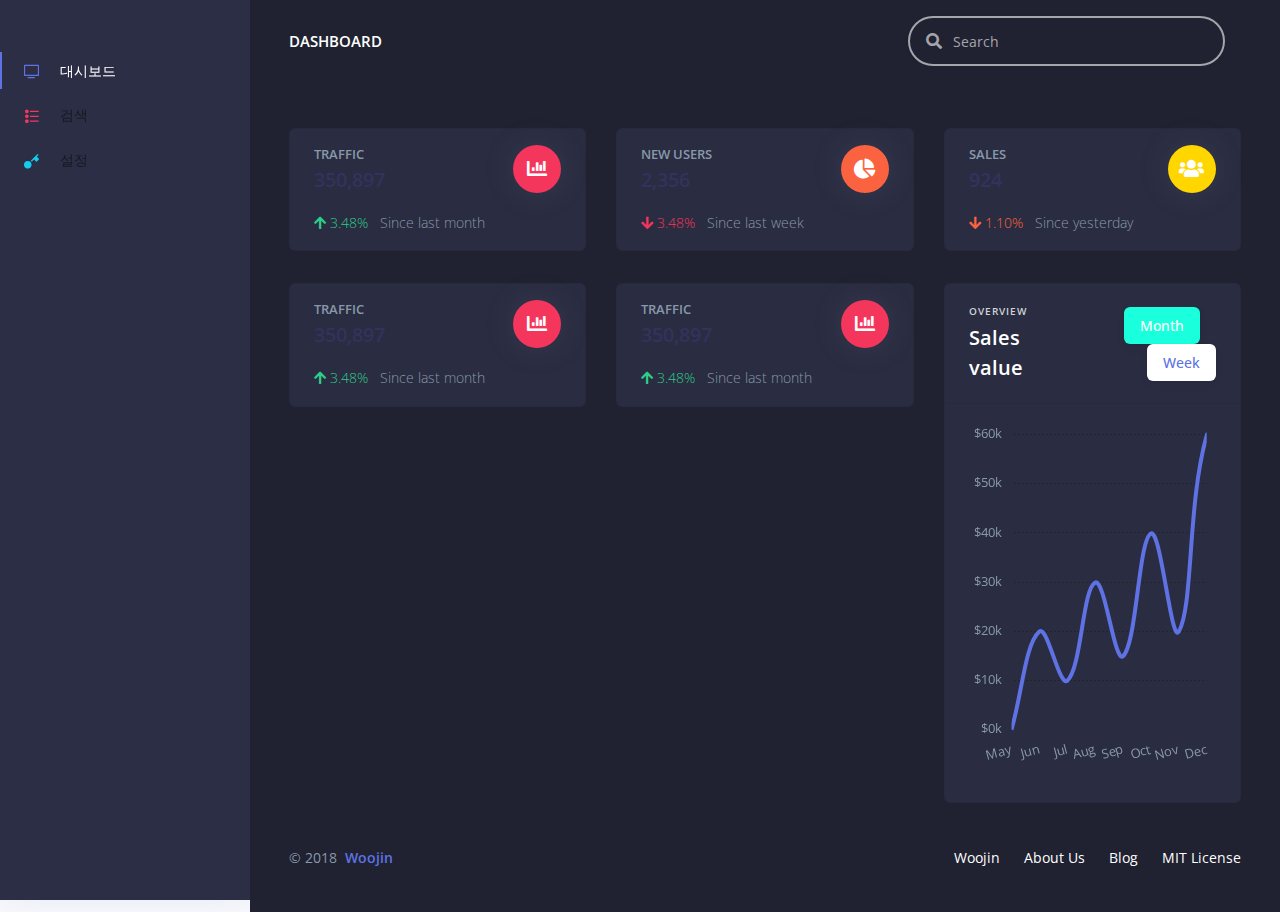
==== commit 10480f9b: "change" ====
--- a/index.html
+++ b/index.html
@@ -78,17 +78,17 @@
         <!-- Navigation -->
         <ul class="navbar-nav">
           <li class="nav-item  class=" active" ">
-          <a class=" nav-link active " href=" ./index.html"> <i class="ni ni-tv-2 text-primary"></i> Dashboard
+          <a class=" nav-link active " href=" ./index.html"> <i class="ni ni-tv-2 text-primary"></i> 대시보드
             </a>
           </li> 
           <li class="nav-item">
             <a class="nav-link " >
-              <i class="ni ni-bullet-list-67 text-red"></i> Tables
+              <i class="ni ni-bullet-list-67 text-red"></i> 검색
             </a>
           </li>
           <li class="nav-item">
             <a class="nav-link" href="./examples/login.html">
-              <i class="ni ni-key-25 text-info"></i> Login
+              <i class="ni ni-key-25 text-info"></i> 설정
             </a>
           </li>
         </ul>
